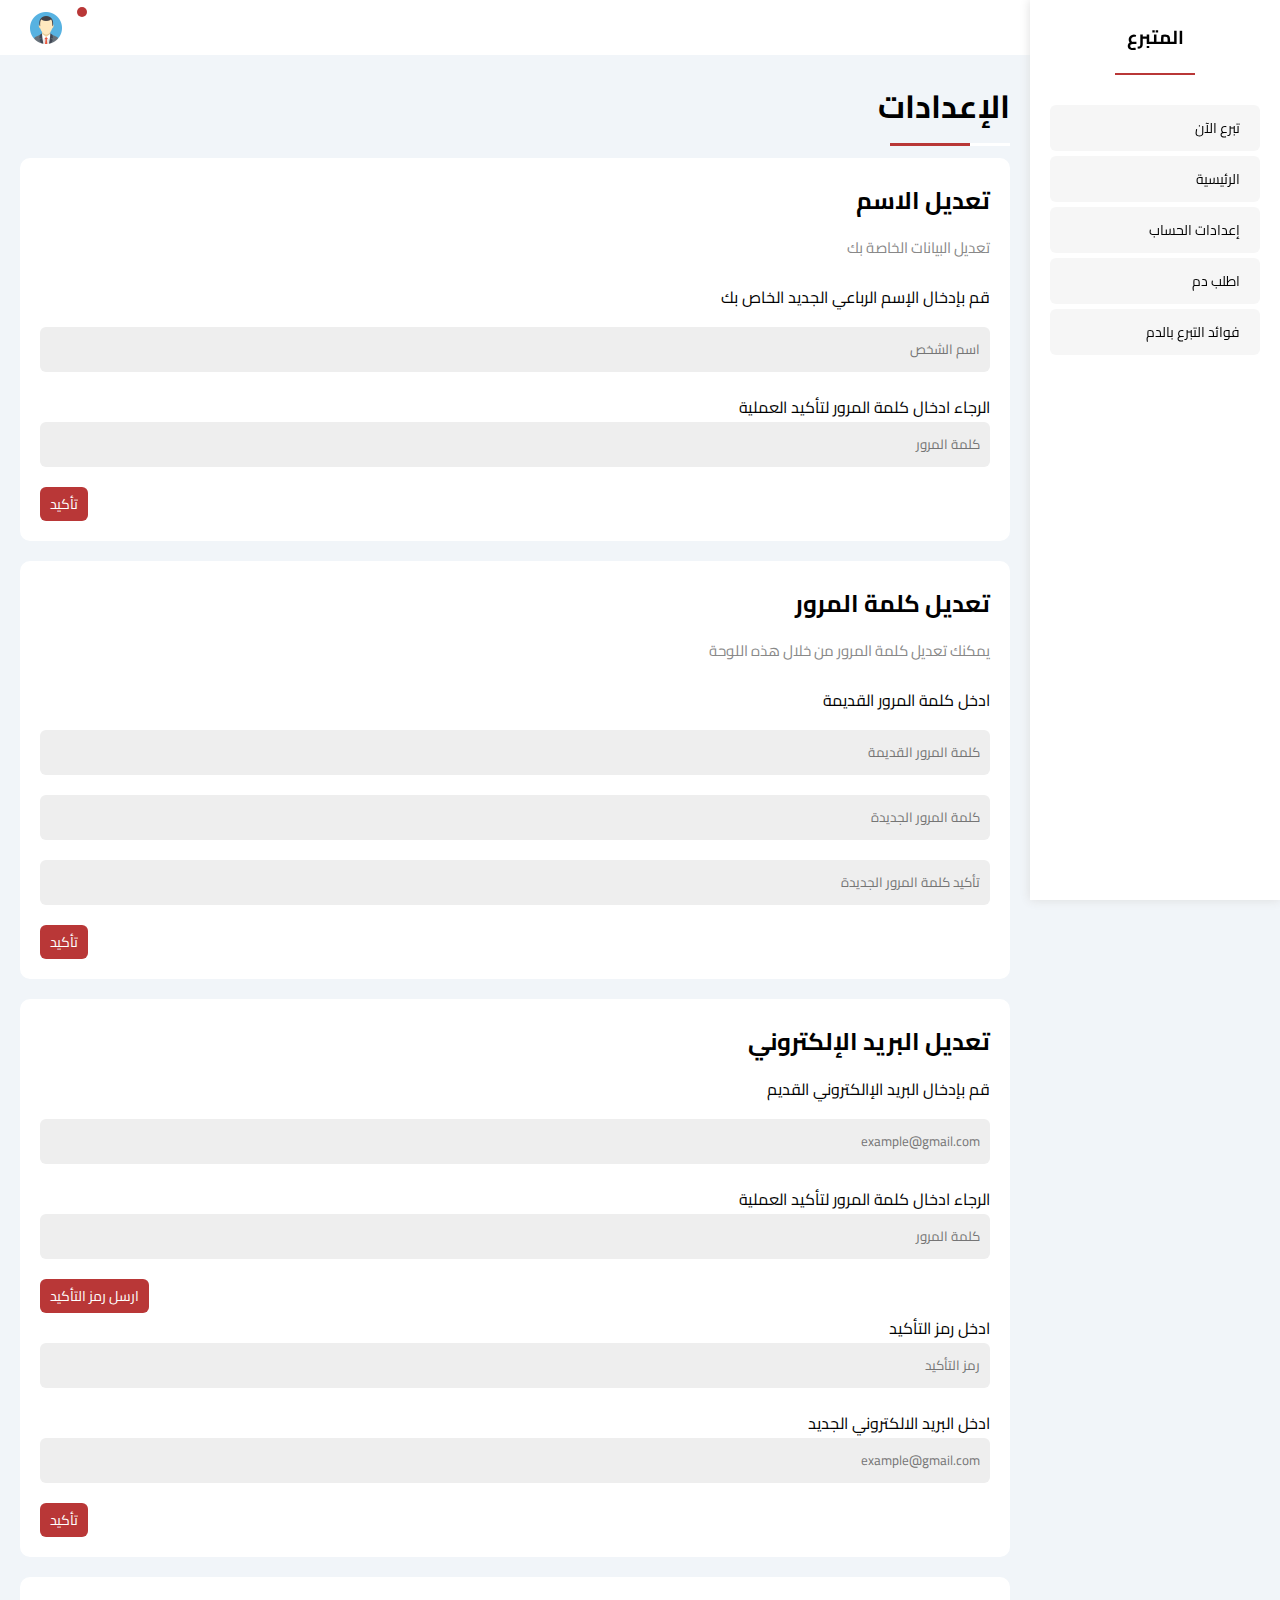
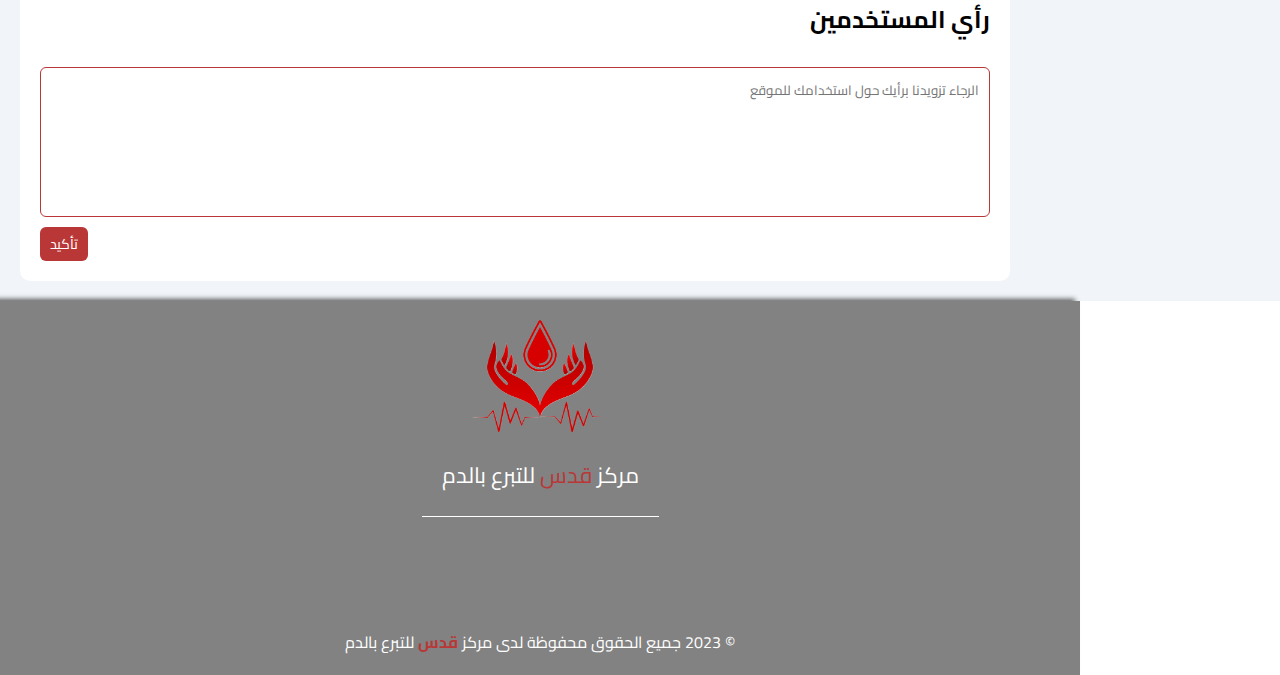
==== Blood_Donar_Setting.html @ aa784fc2 "All Project" ====
<!DOCTYPE html>
<html lang="en">
<head>
    <meta charset="UTF-8">
    <meta name="viewport" content="width=device-width, initial-scale=1.0">
    <title>Blood_Donor</title>
    <link rel="stylesheet" href="framework.css">
    <link rel="stylesheet" href="Blood_Donor.css">
    <link rel="stylesheet" href="../css/all.min.css">
    <link rel="preconnect" href="https://fonts.googleapis.com">
    <link rel="preconnect" href="https://fonts.gstatic.com" crossorigin>
    <link href="https://fonts.googleapis.com/css2?family=Cairo:wght@300;400;700;800&display=swap" rel="stylesheet">
    <script src="../js/Blood_Donor.js"></script>
    <link rel="stylesheet" href="https://cdnjs.cloudflare.com/ajax/libs/font-awesome/6.5.1/css/all.min.css" integrity="sha512-DTOQO9RWCH3ppGqcWaEA1BIZOC6xxalwEsw9c2QQeAIftl+Vegovlnee1c9QX4TctnWMn13TZye+giMm8e2LwA==" crossorigin="anonymous" referrerpolicy="no-referrer" />

    <script>
        function solid(){
            document.getElementById('SNot').className="fa-solid fa-bell";
        
        }
        function normal(){
            document.getElementById('SNot').className="fa-regular fa-bell";
        }

    </script>

</head>
<body>
    <div class="page d-flex">
        <div class="sidebar bg-white p-20 p-relative" >
            <h3 class=" txt-c mt-0">المتبرع</h3>
            <ul>
                <li>
                    <a class="active d-flex align-center fs-14 c-black rad-6 p-10" href="index.html">
                        
                        <i class="fa-solid fa-suitcase-medical"></i>
                        <span class="hide-mobile">تبرع الآن</span>
                    </a>
                </li>
                <li>
                    <a class="active d-flex align-center fs-14 c-black rad-6 p-10" href="#">
                        
                        <i class="fa-solid fa-house-user"></i>
                        <span class="hide-mobile">الرئيسية</span>
                    </a>
                </li>
                
                <li>
                    <a class="active d-flex align-center fs-14 c-black rad-6 p-10" href="Blood_Donar_Setting.html">
                        
                        <i class="fa-solid fa-gear"></i>
                        <span class="hide-mobile">إعدادات الحساب</span>
                    </a>
                </li>

                <li>
                    <a class="active d-flex align-center fs-14 c-black rad-6 p-10" href="#">
                        
                        <i class="fa-solid fa-file-signature"></i>
                        <span class="hide-mobile">اطلب دم</span>
                    </a>
                </li>
                <li>
                    <a class="active d-flex align-center fs-14 c-black rad-6 p-10" href="#">
                        
                        <i class="fa-solid fa-notes-medical"></i>
                        <span class="hide-mobile">فوائد التبرع بالدم</span>
                    </a>
                </li>
                
            </ul>
        </div>

        <div class="content w-full">
            <!-- Start Head -->
            <div class="head bg-white p-15 between-flex">
                
                <div class="icons d-flex align-center">
                    <img src="avatar.png" alt="">
                    <span  class="notification p-relative">
                        <i id="SNot" onmouseover="solid()" onmouseout="normal()" class="fa-regular fa-bell"></i>
                    </span>
                    
                </div>    
            </div>
            
            <!-- End Head -->
            <h1 class="p-relative">الإعدادات</h1>
            <div class="settingBD-page m-20 d-grid gap-20">
                <!-- Start Setting box -->
                
                <div class="p-20 bg-white rad-10">
                    <h2 class="CP mt-0 mb-10">تعديل الاسم</h2>
                    <p class="mt-0 mb-20 c-grey fs-15">تعديل البيانات الخاصة بك</p>
                    <div class="mb-15 between-flex">
                        <div>
                            <!-- <span>لوحة التحكم</span> -->
                            <!-- <p class="c-grey mt-5 mb-0 fs-13"></p> -->
                            <span>قم بإدخال الإسم الرباعي الجديد الخاص بك</span>
                        </div>
                        
                    </div>
                    <input class="name-input d-block mb-20 w-full p-10 b-none bg-eee rad-6" type="text" placeholder="اسم الشخص">
                    <span>الرجاء ادخال كلمة المرور لتأكيد العملية</span>
                    <input class="name-input d-block mb-20 w-full p-10 b-none bg-eee rad-6" type="password" placeholder="كلمة المرور">
                    <input class="save d-block fs-14 bg-blue c-white b-none w-fit btn-shape" type="submit" value="تأكيد">

                    <!-- <textarea class="close-message p-10 rad-6 d-block w-full" placeholder="الرجاء تزويدنا برأيك حول استخدامك للموقع"></textarea> -->
                
                </div>
                <div class="p-20 bg-white rad-10">
                    <h2 class="CP mt-0 mb-10">تعديل كلمة المرور</h2>
                    <p class="mt-0 mb-20 c-grey fs-15">يمكنك تعديل كلمة المرور من خلال هذه اللوحة</p>
                    <div class="mb-15 between-flex">
                        <div>
                            <span>ادخل كلمة المرور القديمة</span>
                        </div>
                        
                    </div>
                    <input class="name-input d-block mb-20 w-full p-10 b-none bg-eee rad-6" type="password" placeholder="كلمة المرور القديمة">
                    <input class="name-input d-block mb-20 w-full p-10 b-none bg-eee rad-6" type="password" placeholder="كلمة المرور الجديدة
                    ">
                    <input class="name-input d-block mb-20 w-full p-10 b-none bg-eee rad-6" type="password" placeholder="تأكيد كلمة المرور الجديدة">
                    <input class="save d-block fs-14 bg-blue c-white b-none w-fit btn-shape" type="submit" value="تأكيد">
                    <!-- <span>الرجاء ادخال كلمة المرور لتأكيد العملية</span>
                    <input class="name-input d-block mb-20 w-full p-10 b-none bg-eee rad-6" type="password" placeholder="كلمة المرور">
                     -->
                    <!-- <textarea class="close-message p-10 rad-6 d-block w-full" placeholder="الرجاء تزويدنا برأيك حول استخدامك للموقع"></textarea> -->
                
                </div>

                <div class="p-20 bg-white rad-10">
                    <h2 class="CP mt-0 mb-10">تعديل البريد الإلكتروني</h2>
                    <!-- <p class="mt-0 mb-20 c-grey fs-15">تعديل البيانات الخاصة بك</p> -->
                    <div class="mb-15 between-flex">
                        <div>
                            <span>قم بإدخال البريد الإالكتروني القديم</span>
                            

                        </div>
                        
                        
                    </div>
                    <input class="name-input d-block mb-20 w-full p-10 b-none bg-eee rad-6" type="text" placeholder="example@gmail.com">
                    <span>الرجاء ادخال كلمة المرور لتأكيد العملية</span>
                    <input class="name-input d-block mb-20 w-full p-10 b-none bg-eee rad-6" type="password" placeholder="كلمة المرور">
                    <input class="save d-block fs-14 bg-blue c-white b-none w-fit btn-shape" type="submit" value="ارسل رمز التأكيد">
                    <span>ادخل رمز التأكيد</span>
                    <input class="name-input d-block mb-20 w-full p-10 b-none bg-eee rad-6" type="text" placeholder="رمز التأكيد">
                    <span>ادخل البريد الالكتروني الجديد</span>
                    <input class="name-input d-block mb-20 w-full p-10 b-none bg-eee rad-6" type="text" placeholder="example@gmail.com">
                    <input class="save d-block fs-14 bg-blue c-white b-none w-fit btn-shape" type="submit" value="تأكيد">

                    <!-- <textarea class="close-message p-10 rad-6 d-block w-full" placeholder="الرجاء تزويدنا برأيك حول استخدامك للموقع"></textarea> -->
                
                </div>

                <div class="p-20 bg-white rad-10">
                    <h2 class="CP mt-0 mb-10">رأي المستخدمين</h2>
                    <!-- <p class="mt-0 mb-20 c-grey fs-15">تعديل البيانات الخاصة بك</p> -->
                    <div class="mb-15 between-flex">
                        <div>
                            <!-- <span>لوحة التحكم</span> -->
                            <!-- <p class="c-grey mt-5 mb-0 fs-13">يمكنك زيارة جميع فروعنا في الوطن للتبرع بالدم</p> -->
                        
                        </div>
                        <!-- <div>
                            <label>
                                <input class="toggle-checkbox" type="checkbox" >
                                <div class="toggle-switch"></div>
                            </label>
                        </div> -->
                    </div>
                    <textarea class="close-message p-10 rad-6 d-block w-full mb-10" placeholder="الرجاء تزويدنا برأيك حول استخدامك للموقع"></textarea>
                    <input class="save d-block fs-14 bg-blue c-white b-none w-fit btn-shape" type="submit" value="تأكيد">

                </div>
                
                <!-- End Setting box -->
                
            </div>
        </div>
    </div>

    <div class="footer">
        <div class="container">
            <img src="logo.png" alt="">

            <p>مركز <span>قدس</span> للتبرع بالدم</p>
            <div class="social-icons">

                <a href="#"><i class="fa-brands fa-facebook fa-2xl"></i></a>
                <a href="#"><i class="fa-brands fa-twitter fa-2xl"></i></a>
                <a href="#"><i class="fa-brands fa-instagram fa-2xl"></i></a>
                <a href="#"><i class="fa-brands fa-youtube fa-2xl"></i></a>
            </div>
            
            <p class="copyright">
                &copy;
                2023
                جميع الحقوق محفوظة لدى مركز 
                <span>قدس</span>
                للتبرع بالدم
            </p>
        </div>
    </div>
</body>
</html>


<!-- Shareef -->
---- framework.css ----
:root {
    --blue-color: #0075ff;
    --blue-alt-color: #0d69d5;
    --orange-color: #f59e0b;
    --green-color: #22c55e;
    --red-color: #f44336;
    --grey-color: #888;
  }
  /* Start Box */
  .d-flex {
    display: flex;
  }
  .f-wrap {
    flex-wrap: wrap;
  }
  .align-center {
    align-items: center;
  }
  .space-between {
    justify-content: space-between;
  }
  .d-grid {
    display: grid;
  }
  .gap-20 {
    gap: 20px;
  }
  .d-block {
    display: block;
  }
  @media (max-width: 767px) {
    .block-mobile {
      display: block;
    }
    .hide-mobile {
      display: none;
    }
  }
  /* End Box */
  /* Start Padding + Margin */
  .p-10 {
    padding: 10px;
  }
  .p-15 {
    padding: 15px;
  }
  .p-20 {
    padding: 20px;
  }
  .pt-10 {
    padding-top: 10px;
  }
  .pt-15 {
    padding-top: 15px;
  }
  .pt-20 {
    padding-top: 20px;
  }
  .pb-10 {
    padding-bottom: 10px;
  }
  .pb-15 {
    padding-bottom: 15px;
  }
  .pb-20 {
    padding-bottom: 20px;
  }
  .pl-15 {
    padding-left: 15px;
  }
  .m-0 {
    margin: 0;
  }
  .m-15 {
    margin: 15px;
  }
  .m-20 {
    margin: 20px;
  }
  .mt-0 {
    margin-top: 0;
  }
  .mt-5 {
    margin-top: 5px;
  }
  .mt-10 {
    margin-top: 10px;
  }
  .mt-15 {
    margin-top: 15px;
  }
  .mt-20 {
    margin-top: 20px;
  }
  .mt-25 {
    margin-top: 25px;
  }
  .mr-10 {
    margin-right: 10px;
  }
  .mr-15 {
    margin-right: 15px;
  }
  .mb-0{
    margin-bottom:0;
  }
  .mb-5 {
    margin-bottom: 5px;
  }
  .mb-10 {
    margin-bottom: 10px;
  }
  .mb-15 {
    margin-bottom: 15px;
  }
  .mb-20 {
    margin-bottom: 20px;
  }
  .mb-25 {
    margin-bottom: 25px;
  }
  /* End Padding + Margin */
  /* Start Color */
  .c-black {
    color: black;
  }
  .c-white {
    color: white;
  }
  .c-grey {
    color: var(--grey-color);
  }
  .c-red {
    color: var(--red-color);
  }
  .c-green {
    color: var(--green-color);
  }
  .c-blue {
    color: var(--blue-color);
  }
  .c-orange {
    color: var(--orange-color);
  }
  .bg-red {
    background-color: var(--red-color);
  }
  .bg-green {
    background-color: var(--green-color);
  }
  .bg-blue {
    background-color: var(--blue-color);
  }
  .bg-orange {
    background-color: var(--orange-color);
  }
  .bg-white {
    background-color: white;
  }
  .bg-eee {
    background-color: #eee;
  }
  /* End Color */
  /* Start Position */
  .p-relative {
    position: relative;
  }
  .p-absolute {
    position: absolute;
  }
  /* End Position */
  /* Start Font */
  .txt-c {
    text-align: center;
  }
  .fs-13 {
    font-size: 13px;
  }
  .fs-14 {
    font-size: 14px;
  }
  .fs-15 {
    font-size: 15px;
  }
  .fs-25 {
    font-size: 25px;
  }
  .fw-bold {
    font-weight: bold;
  }
  @media (max-width: 767px) {
    .txt-c-mobile {
      text-align: center;
    }
  }
  /* End Font */
  /* Start Border */
  .rad-6 {
    border-radius: 6px;
  }
  .rad-10 {
    border-radius: 10px;
  }
  .rad-half {
    border-radius: 50%;
  }
  .b-none {
    border: none;
  }
  .border-ccc {
    border: 1px solid #ccc;
  }
  .border-eee {
    border: 1px solid #eee;
  }
  
  /* End Border */
  /* Start Width + Height */
  .w-full {
    width: 100%;
  }
  .w-100 {
    width: 100px;
  }
  .w-fit {
    width: fit-content;
  }
  .h-full {
    height: 100%;
  }
  .h-100 {
    height: 100px;
  }
  /* End Width + Height */
  /* Start Components */
  .center-flex {
    display: flex;
    align-items: center;
    justify-content: center;
  }
  .between-flex {
    display: flex;
    align-items: center;
    justify-content: space-between;
  }
  .btn-shape {
    padding: 4px 10px;
    border-radius: 6px;
  }
  /* End Components */
---- Blood_Donor.css ----
:root{
    --main-color: rgb(185, 55, 55);
    --secondary-color:#333;
    --third_color:rgb(15, 86, 163);


    --blue-color: #0075ff;
  --blue-alt-color: #0d69d5;
  --orange-color: #f59e0b;
  --green-color: #22c55e;
  --red-color: #f44336;
  --grey-color: #888;
}


*
{
    box-sizing: border-box;
}

body
{
    font-family: 'Cairo', sans-serif;
    margin:0;
}
*:focus
{
    outline: none;
}

a
{
    text-decoration: none;
}

.page
{
    background-color: #f1f5f9;
    min-height: 150vh;
    position: relative;
}

ul 
{
    list-style: none;
    padding:0;
    text-align: center;
    /* background-color: aqua; */
    direction: rtl;
}
::-webkit-scrollbar {
    width: 15px;
    

}

::-webkit-scrollbar-track {
    background-color: white;
    
}
::-webkit-scrollbar-thumb {
    background-color: var(--main-color);
    
}



/* Start Sidebar */
.sidebar
{
    width: 250px;
    box-shadow: 0 0 10px #DDD;
    position: fixed;
    height: 100%;
    right: 0;
    transition: 0.8s;
    z-index: 5;
    

}
.sidebar > h3 
{
    margin-bottom: 50px;
    position:relative;
}
.sidebar > h3::before
{
    content:"" ;
    position: absolute;
    background-color: var(--main-color);
    width: 80px;
    height: 2px;
    position: absolute;
    bottom: -20px;
    transform: translateX(-50%);
    left: 50%;

}

.sidebar >h3::after{
    background-image: url(/imgs/avatar.png);


}

.sidebar ul li a 
{
    transition: 0.3s;
    margin-bottom: 5px;
    

}



.sidebar ul li a:hover
{
    background-color: var(--main-color);
    color:white;
}
.sidebar ul li a
{
    background-color: #f6f6f6;
}

.sidebar ul li a span
{
    font-size: 14px;
    margin-right: 10px;
}
@media(max-width:767px){
    .sidebar{
        width: 55px;
        padding:10px;
        transition: 0.8s;
    }
    .sidebar > h3{
        font-size: 13px;
        margin-bottom: 15px;
    }
    .sidebar > h3::before,
    .sidebar > h3::after{
        display: none;
    }   


    .sidebar ul li a span {
        display: none;
    }
    
}


/* End Sidebar */

/* Start Content */
.content 
{
    overflow: hidden;
    
    
} 

.head{
    height: 55px;
}
.head .icons .notification i
{
    font-size: 20px;
    margin-left: 20px;
}





.head .icons .notification::before
{
    content: "";
    position: absolute;
    width: 10px;
    height: 10px;
    background-color: var(--main-color);
    border-radius: 50%;
    left: 15px;
    top: -2px;
} 
.head .icons img
{
    
    width: 32px;
    height: 32px;
    margin-left:15px;
}
.page h1
{
    direction: rtl;
    margin-right: 270px;
    
}
.page h1::before,
.page h1::after{
    content: " ";
    height: 3px;
    position:absolute;
    bottom: -10px;
    right:0;
}
.page h1::before
{
    background-color: var(--main-color);
    width: 120px;
}

.page h1::after
{
    background-color: white;
    width: 40px;
}

.wrapper
{
    margin-right: 270px;
    margin-left: 15px;
    direction: rtl;
    text-align: right;
    grid-template-columns: repeat(auto-fill, minmax(450px, 1fr));
    
}
@media(max-width: 767px)
{
    .wrapper
    {
        
        direction: rtl;
        text-align: right;
        grid-template-columns: repeat(200px, 1fr);
        margin-right: 70px;
        margin-left: 10px;
        gap:10px;



    }

    .page h1
    {
        direction: rtl;
        margin-right: 70px;
        
        
    }
    
    

}

.wrapper h2
{
    text-align: right;
    padding-right: 10px;
}

/* End Content */







.welcome
{
    overflow: hidden;
}


.welcome .intro img
{
    
    width:200px;
    height: 100px;
    margin-bottom: -10px;
}
.welcome .avatar
{
    width: 64px;
    height: 64px;
    border: 2px solid white;
    border-radius:50%;
    padding: 2px;
    box-shadow: 0 0 5px #ddd;
    margin-right: 20px;
    margin-top:-32px;
}

.welcome .body
{
    
    border-bottom: 1px solid #eee;
}

.welcome .body > div
{ 
    flex: 1;

}


.welcome .visit
{
    margin: 0 auto 15px 15px;
    margin-right: auto;
    /* transition: 0.3s; */
    cursor: pointer;
    background-color: var(--main-color);
    font-family: 'Cairo', sans-serif;
}

.welcome .visit:hover
{
    color: black;
    background-color: white;
    border: 2px solid var(--main-color);
}


@media(max-width:767px)
{
    .welcome .intro {
        padding-bottom: 30px;

    }
    .welcome .avatar
    {
        margin-right: 0;
    }
    .welcome .body > div:not(:last-child){
        margin-bottom: 20px;
    }
    .quick-draft
    {
        margin-top: 20px;
    }
    
    
}



/* Start Quick Draft */


.quick-draft textarea{
    resize: none;
    min-height: 180px;
    
}
.save{
    margin-right: auto;
    /* transition: 0.3s; */
    cursor: pointer;
    background-color: var(--main-color);
    font-family: 'Cairo', sans-serif;

}
.save:hover{
    color: black;
    background-color: white;
    border: 2px solid var(--main-color);


}
.name-input
{
    font-family: 'Cairo', sans-serif;
   
}

.confirm
{
    color: #888;
}

/* End Quick Draft */

/* Table */
.projects
{
    direction: rtl;

    margin-right: 270px;
}

@media(max-width:767px)
{
    .projects{
        margin-right: 70px;
        margin-left: 10px;  
    }  
}



.projects .responsive-table
{
    overflow-x: auto;
}
.projects table
{
    min-width: 1000px;


}
.projects thead td
{
    background-color: #eee;
    font-weight: bold;
}
.projects table td
{
    padding: 15px;
}

.projects tbody td
{
    border-bottom: 1px solid #eee;
    border-left: 1px solid #eee;

}
.projects .responsive-table {
    overflow-x: auto;
  }
  .projects table {
    min-width: 1000px;
    border-spacing: 0;
  }
  .projects thead td {
    background-color: #eee;
    font-weight: bold;
  }
  .projects table td {
    padding: 15px;
  }
  .projects tbody td {
    border-bottom: 1px solid #eee;
    border-left: 1px solid #eee;
    transition: 0.3s;
  }
  .projects table tbody tr td:last-child {
    border-right: 1px solid #eee;
  }
  .projects tbody tr:hover td {
    background-color: #faf7f7;
  }
  .projects table img {
    width: 32px;
    height: 32px;
    border-radius: 50%;
    padding: 2px;
    background-color: white;
  }
  .projects table img:not(:first-child) {
    margin-left: -20px;
  }
  .projects table .label {
    font-size: 13px;
  }


  /* Start Settings */
    .settingBD-page{
        direction: rtl;
        margin-right: 270px;
        grid-template-columns: repeat(auto-fill, minmax(500px, 1fr));
    }
    .settingBD-page .close-message
    {
        font-family: 'Cairo', sans-serif;
        border: 1px solid var(--main-color);
        resize: none;
        min-height: 150px;
    }

    @media(max-width:767px) 
    {
        .settingBD-page
        {
            margin-right:70px;
            grid-template-columns:  minmax(100px, 1fr);
            margin-left: 10px;
            gap: 10px;
        }
        
    }


    .toggle-checkbox
    {
        -webkit-appearance: none;
        appearance: none;
        display: none;        
    }
    .toggle-switch
    {
        background-color: #ccc;
        width: 78px;
        height: 32px;
        border-radius: 16px;
        position: relative;
        transition: 0.3s;
        cursor: pointer;
    
    }
    .toggle-switch::before{
        font-family: var(--fa-style-family-classic);
        content: "\f00d";
        font-weight: 900;
        background-color: white;
        width: 24px;
        height: 24px;
        position: absolute;
        border-radius: 50%;
        top: 4px;
        right: 4px;
        display: flex;
        justify-content: center;
        align-items: center;
        color: #aaa;
        transition: 0.3s;
    }
    .toggle-checkbox:checked + .toggle-switch {
        background-color: var(--main-color);
    }
    .toggle-checkbox:checked + .toggle-switch::before{
        content: "\f00c";
        right: 50px;
        color: var(--main-color)
    }


    /* Footer */
    .footer{
        padding-top: 7px;
        padding-bottom: 2px;
        background-color: #535353;
        position: relative;
        color: white;
        text-align: center;
        margin-right: 200px;
        /* margin-top:300px; */
        /* height: 800px; */
        box-shadow:-5px -2px 5px #5a5a5a;
        direction: rtl;
    }
    .footer::before{
        content: "";
        position: absolute;
        left: 0;
        top:0;
        width:100%;
        height:100%;
        background-color: #828282;
        

    }
    .footer .container
    {
        position: relative;

    }
    .footer img{
        padding-top: 12px;
        margin-bottom: -27px;
        width: 150px;
    }

    .footer p:not(.copyright){
        text-transform: uppercase;
        padding:20px;
        border-bottom: 1px solid white;
        font-size: 22px;
        width: fit-content;
        margin:20px auto;
    }
    .footer p:not(.copyright) span{
        color: var(--main-color);
    }


    .footer .social-icons i {
        padding: 10px 40px;
        
        color: #ffffff;
    }
    .footer .social-icons  .fa-facebook:hover {
        color: #0d69d5;
    }
    .footer .social-icons  .fa-twitter:hover {
        color: 	#1DA1F2;
    }.footer .social-icons  .fa-instagram:hover {
        color: #E4405F;
    }.footer .social-icons  .fa-youtube:hover {
        color: #CD201F;
    }


    .footer .copyright{
        margin-top: 60px;
    }
    .footer .copyright span{
        font-weight: bold;
        color: var(--main-color);
    }

    @media(max-width:767px)
    {
        .footer{
            margin-right: 50px;
        }
        .footer .social-icons i {
            padding: 10px 30px;
            color: #ffffff;
        }
    }
  
  /* End Settings */
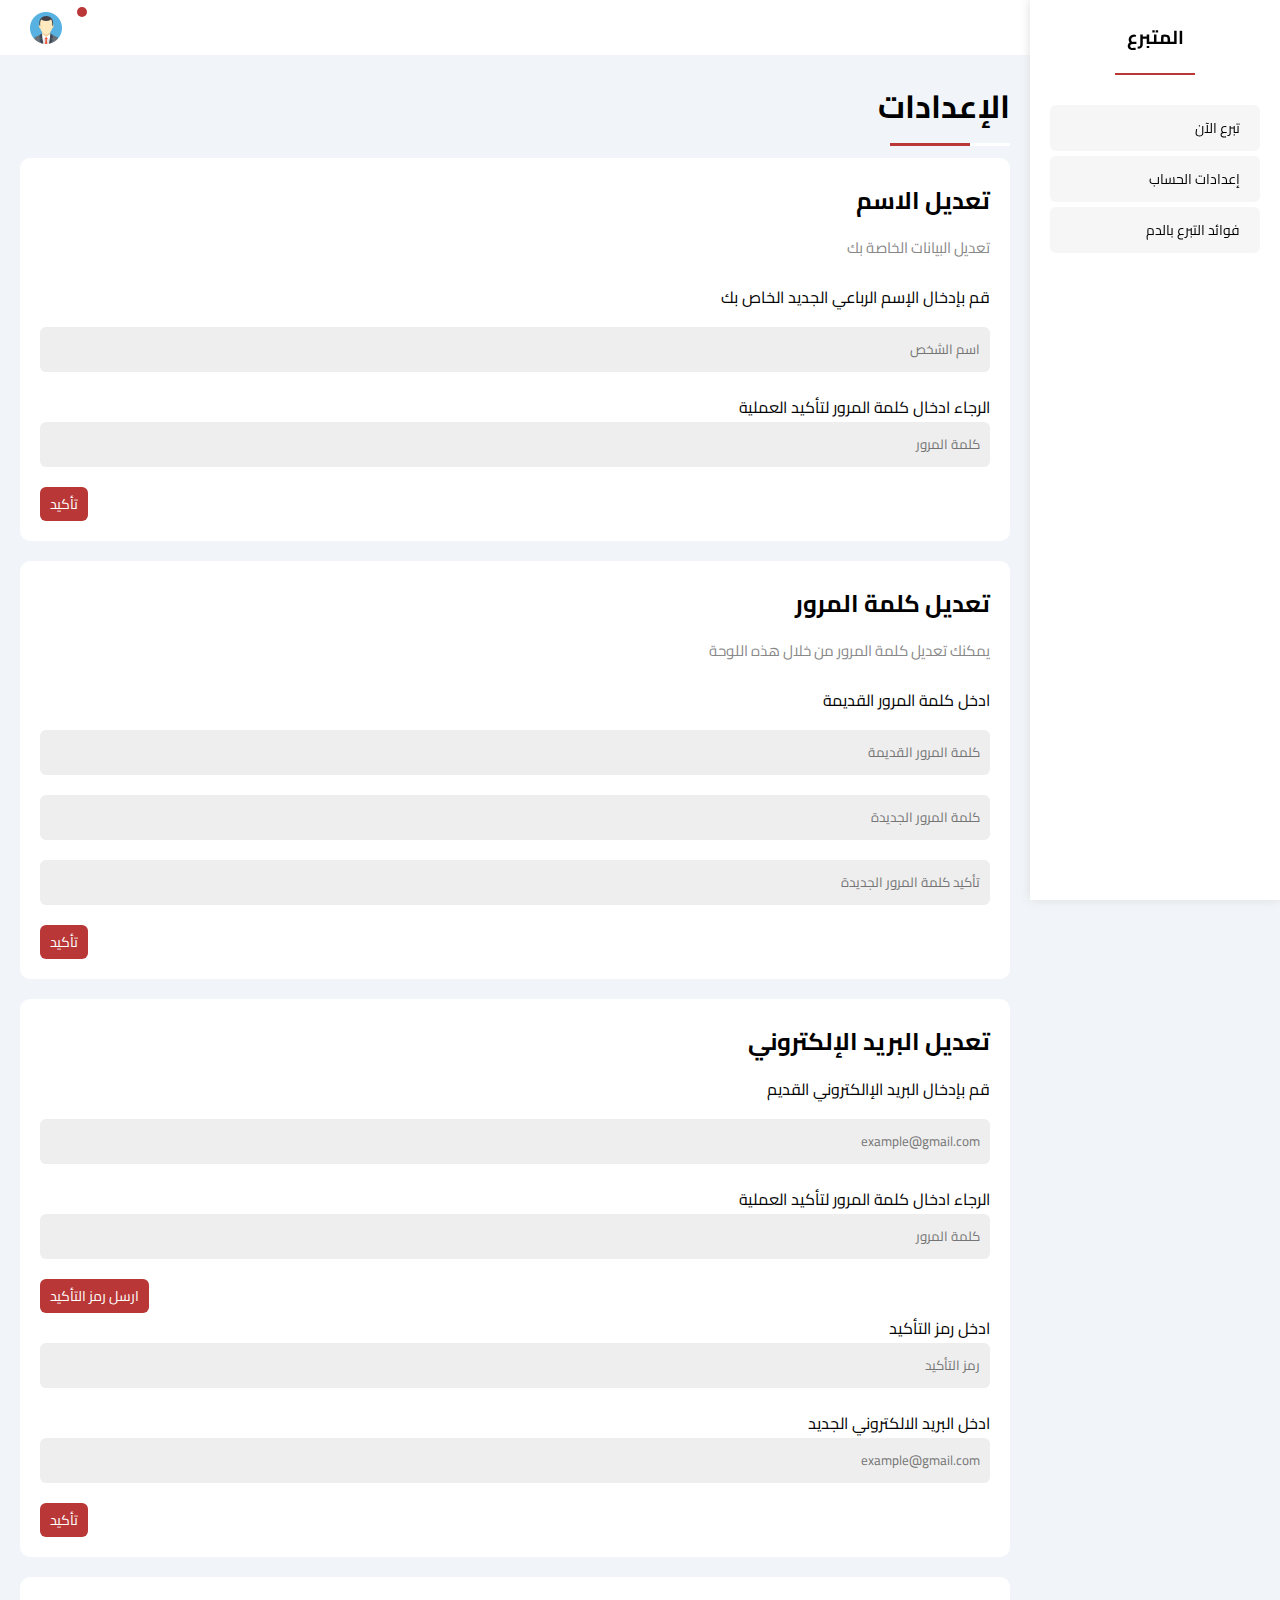
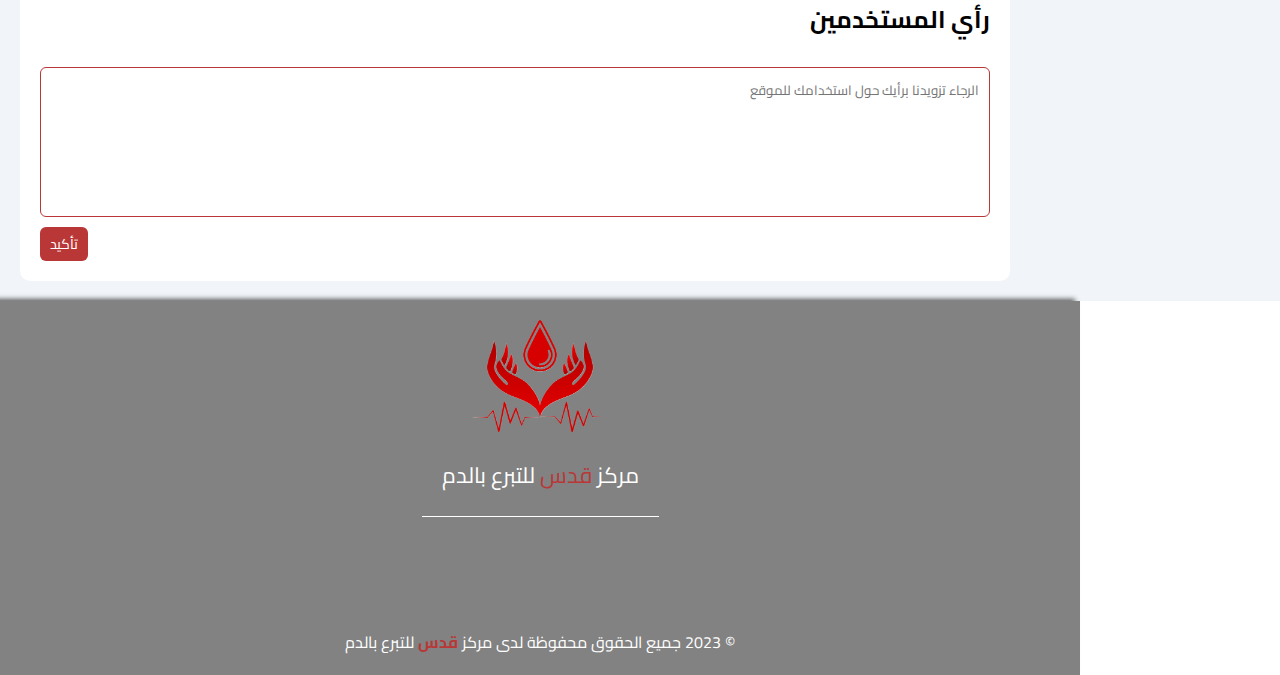
==== commit 0f12ec45: "Fix" ====
--- a/Blood_Donar_Setting.html
+++ b/Blood_Donar_Setting.html
@@ -33,20 +33,12 @@
             <h3 class=" txt-c mt-0">المتبرع</h3>
             <ul>
                 <li>
-                    <a class="active d-flex align-center fs-14 c-black rad-6 p-10" href="index.html">
+                    <a class="active d-flex align-center fs-14 c-black rad-6 p-10" href="./index.html">
                         
                         <i class="fa-solid fa-suitcase-medical"></i>
                         <span class="hide-mobile">تبرع الآن</span>
                     </a>
-                </li>
-                <li>
-                    <a class="active d-flex align-center fs-14 c-black rad-6 p-10" href="#">
-                        
-                        <i class="fa-solid fa-house-user"></i>
-                        <span class="hide-mobile">الرئيسية</span>
-                    </a>
-                </li>
-                
+                </li>               
                 <li>
                     <a class="active d-flex align-center fs-14 c-black rad-6 p-10" href="Blood_Donar_Setting.html">
                         
@@ -56,14 +48,7 @@
                 </li>
 
                 <li>
-                    <a class="active d-flex align-center fs-14 c-black rad-6 p-10" href="#">
-                        
-                        <i class="fa-solid fa-file-signature"></i>
-                        <span class="hide-mobile">اطلب دم</span>
-                    </a>
-                </li>
-                <li>
-                    <a class="active d-flex align-center fs-14 c-black rad-6 p-10" href="#">
+                    <a class="active d-flex align-center fs-14 c-black rad-6 p-10" href="./general_information.html">
                         
                         <i class="fa-solid fa-notes-medical"></i>
                         <span class="hide-mobile">فوائد التبرع بالدم</span>
